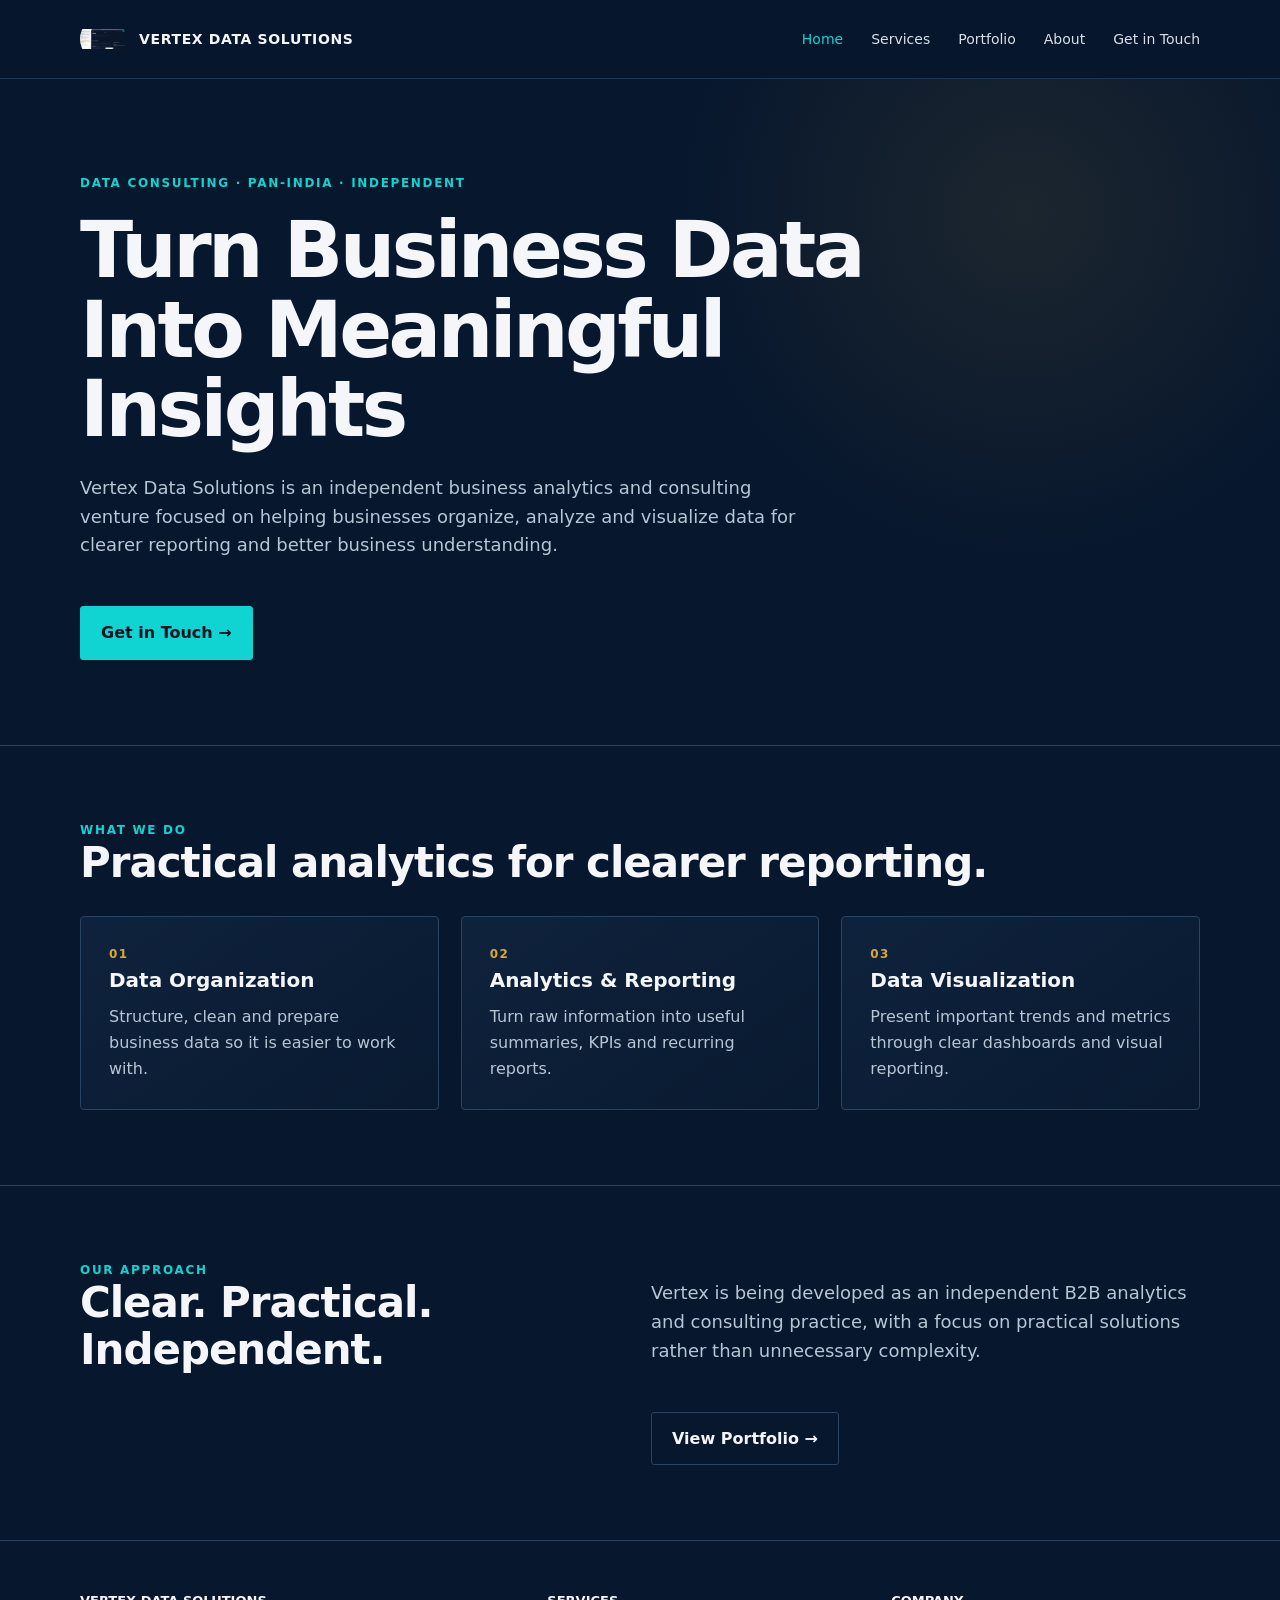
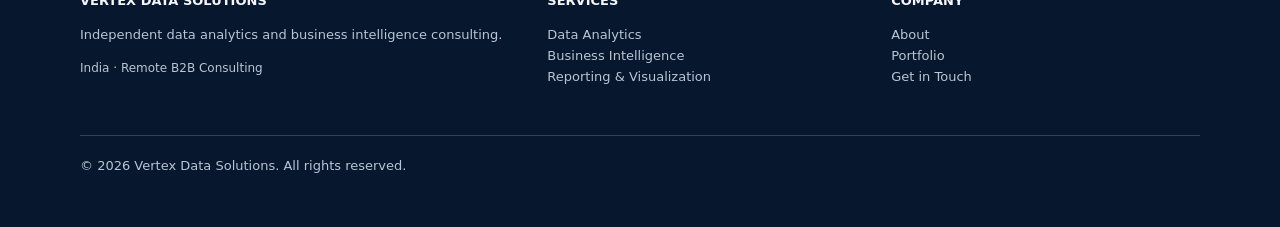
==== index.html @ b969aa34 "Add files via upload" ====
<!doctype html>
<html lang="en">
<head>
<meta charset="utf-8">
<meta name="viewport" content="width=device-width, initial-scale=1">
<title>Home | Vertex Data Solutions</title>
<meta name="description" content="Vertex Data Solutions — independent data analytics and business intelligence consulting in India.">
<link rel="icon" href="vertex-logo.png">
<link rel="stylesheet" href="style.css">
</head>
<body>
<header><div class="container nav">
<a class="brand" href="index.html"><img src="vertex-logo.png" alt="Vertex Data Solutions logo"><span>VERTEX DATA SOLUTIONS</span></a>
<nav><a class="active" href="index.html">Home</a>
<a class="" href="services.html">Services</a>
<a class="" href="portfolio.html">Portfolio</a>
<a class="" href="about.html">About</a>
<a class="" href="contact.html">Get in Touch</a></nav>
</div></header>
<main>
<section class="hero"><div class="container">
<div class="kicker">DATA CONSULTING · PAN-INDIA · INDEPENDENT</div>
<h1>Turn Business Data Into Meaningful Insights</h1>
<p class="lead">Vertex Data Solutions is an independent business analytics and consulting venture focused on helping businesses organize, analyze and visualize data for clearer reporting and better business understanding.</p>
<a class="btn" href="contact.html">Get in Touch →</a>
</div></section>
<section class="section"><div class="container">
<div class="kicker">WHAT WE DO</div><h2>Practical analytics for clearer reporting.</h2>
<div class="grid3" style="margin-top:30px">
<div class="card"><div class="num">01</div><h3>Data Organization</h3><p>Structure, clean and prepare business data so it is easier to work with.</p></div>
<div class="card"><div class="num">02</div><h3>Analytics & Reporting</h3><p>Turn raw information into useful summaries, KPIs and recurring reports.</p></div>
<div class="card"><div class="num">03</div><h3>Data Visualization</h3><p>Present important trends and metrics through clear dashboards and visual reporting.</p></div>
</div></div></section>
<section class="section"><div class="container grid">
<div><div class="kicker">OUR APPROACH</div><h2>Clear. Practical. Independent.</h2></div>
<div><p class="lead">Vertex is being developed as an independent B2B analytics and consulting practice, with a focus on practical solutions rather than unnecessary complexity.</p><a class="btn secondary" href="portfolio.html">View Portfolio →</a></div>
</div></section>
</main>
<footer><div class="container footer-grid">
<div><div class="footer-brand">VERTEX DATA SOLUTIONS</div><p>Independent data analytics and business intelligence consulting.</p><p class="small">India · Remote B2B Consulting</p></div>
<div><div class="footer-brand">SERVICES</div><p><a href="services.html">Data Analytics</a><br><a href="services.html">Business Intelligence</a><br><a href="services.html">Reporting & Visualization</a></p></div>
<div><div class="footer-brand">COMPANY</div><p><a href="about.html">About</a><br><a href="portfolio.html">Portfolio</a><br><a href="contact.html">Get in Touch</a></p></div>
</div><div class="container" style="margin-top:35px;border-top:1px solid var(--line);padding-top:20px">© 2026 Vertex Data Solutions. All rights reserved.</div></footer>
</body></html>
---- style.css ----
:root{
  --navy:#07172d;
  --navy2:#0b203b;
  --panel:#122642;
  --line:#294463;
  --gold:#d4a93a;
  --gold2:#f0d27a;
  --text:#f4f6fa;
  --muted:#b8c5d5;
  --cyan:#10d4d1;
  --max:1120px;
}
*{box-sizing:border-box}
html{scroll-behavior:smooth}
body{margin:0;background:var(--navy);color:var(--text);font-family:Inter,ui-sans-serif,system-ui,-apple-system,BlinkMacSystemFont,"Segoe UI",sans-serif;line-height:1.6}
a{color:inherit;text-decoration:none}
.container{width:min(var(--max),calc(100% - 40px));margin:auto}
header{position:sticky;top:0;z-index:20;background:rgba(7,23,45,.96);backdrop-filter:blur(10px);border-bottom:1px solid rgba(41,68,99,.7)}
.nav{min-height:78px;display:flex;align-items:center;justify-content:space-between;gap:25px}
.brand{display:flex;align-items:center;gap:13px;font-weight:800;letter-spacing:.04em}
.brand img{width:46px;height:46px;object-fit:contain;border-radius:50%}
.brand span{font-size:14px}
nav{display:flex;gap:28px;align-items:center}
nav a{font-size:14px;color:#d6dfeb}
nav a:hover,nav a.active{color:var(--cyan)}
.hero{padding:95px 0 85px;border-bottom:1px solid var(--line);background:radial-gradient(circle at 80% 20%,rgba(212,169,58,.10),transparent 30%)}
.kicker{color:var(--cyan);font-size:12px;font-weight:800;letter-spacing:.14em;text-transform:uppercase}
h1{font-size:clamp(44px,7vw,78px);line-height:1.02;letter-spacing:-.045em;margin:18px 0 24px;max-width:820px}
h2{font-size:clamp(28px,4vw,42px);line-height:1.1;margin:0 0 18px;letter-spacing:-.025em}
h3{font-size:20px;margin:0 0 8px}
.lead{font-size:18px;color:var(--muted);max-width:720px}
.btn{display:inline-flex;align-items:center;gap:10px;padding:13px 20px;border:1px solid var(--cyan);background:var(--cyan);color:#03131f;font-weight:800;border-radius:3px;margin-top:28px}
.btn.secondary{background:transparent;color:var(--text);border-color:var(--line)}
.grid{display:grid;grid-template-columns:repeat(2,minmax(0,1fr));gap:22px}
.grid3{display:grid;grid-template-columns:repeat(3,minmax(0,1fr));gap:22px}
.section{padding:75px 0;border-bottom:1px solid var(--line)}
.card{border:1px solid var(--line);background:linear-gradient(145deg,rgba(18,38,66,.75),rgba(9,27,49,.75));padding:28px;border-radius:4px}
.card p{color:var(--muted);margin:8px 0 0}
.num{color:var(--gold);font-size:12px;font-weight:800;letter-spacing:.12em}
.service-list{display:grid;gap:0;border-top:1px solid var(--line)}
.service{display:grid;grid-template-columns:70px 1fr;gap:20px;padding:25px 0;border-bottom:1px solid var(--line)}
.service p{color:var(--muted);margin:5px 0 0}
.notice{border:1px solid rgba(212,169,58,.55);background:rgba(212,169,58,.08);padding:18px 20px;color:#e9dba9;margin-bottom:28px}
.badge{display:inline-block;border:1px solid var(--gold);color:var(--gold2);font-size:11px;font-weight:800;letter-spacing:.08em;text-transform:uppercase;padding:4px 8px;margin-bottom:16px}
.meta{color:var(--muted);font-size:14px}
.checks{display:grid;gap:10px;margin-top:20px}
.checks div::before{content:"✓";color:var(--cyan);font-weight:800;margin-right:10px}
.contact-grid{display:grid;grid-template-columns:1.1fr .9fr;gap:55px}
form{display:grid;gap:15px}
label{font-size:11px;font-weight:800;letter-spacing:.08em;text-transform:uppercase;color:#cbd6e4}
input,select,textarea{width:100%;background:#122642;border:1px solid #36506e;color:var(--text);padding:13px 14px;border-radius:2px;font:inherit}
textarea{min-height:150px;resize:vertical}
button{cursor:pointer;border:0}
.info-item{padding:20px 0;border-top:1px solid var(--line)}
.info-item:first-child{border-top:0}
.info-item strong{display:block;font-size:13px;margin-bottom:6px}
.info-item p{margin:0;color:var(--muted);font-size:14px}
.email{color:var(--cyan);font-weight:700}
footer{padding:50px 0;color:var(--muted);font-size:13px}
.footer-grid{display:grid;grid-template-columns:1.4fr 1fr 1fr;gap:35px}
.footer-brand{color:var(--text);font-weight:800}
.small{font-size:12px;color:var(--muted)}
@media(max-width:800px){
  .container{width:min(var(--max),calc(100% - 28px))}
  .nav{min-height:70px}
  nav{gap:14px;overflow:auto}
  nav a{font-size:12px;white-space:nowrap}
  .brand span{display:none}
  .hero{padding:70px 0}
  .grid,.grid3,.contact-grid,.footer-grid{grid-template-columns:1fr}
  h1{font-size:48px}
  .service{grid-template-columns:50px 1fr}
}
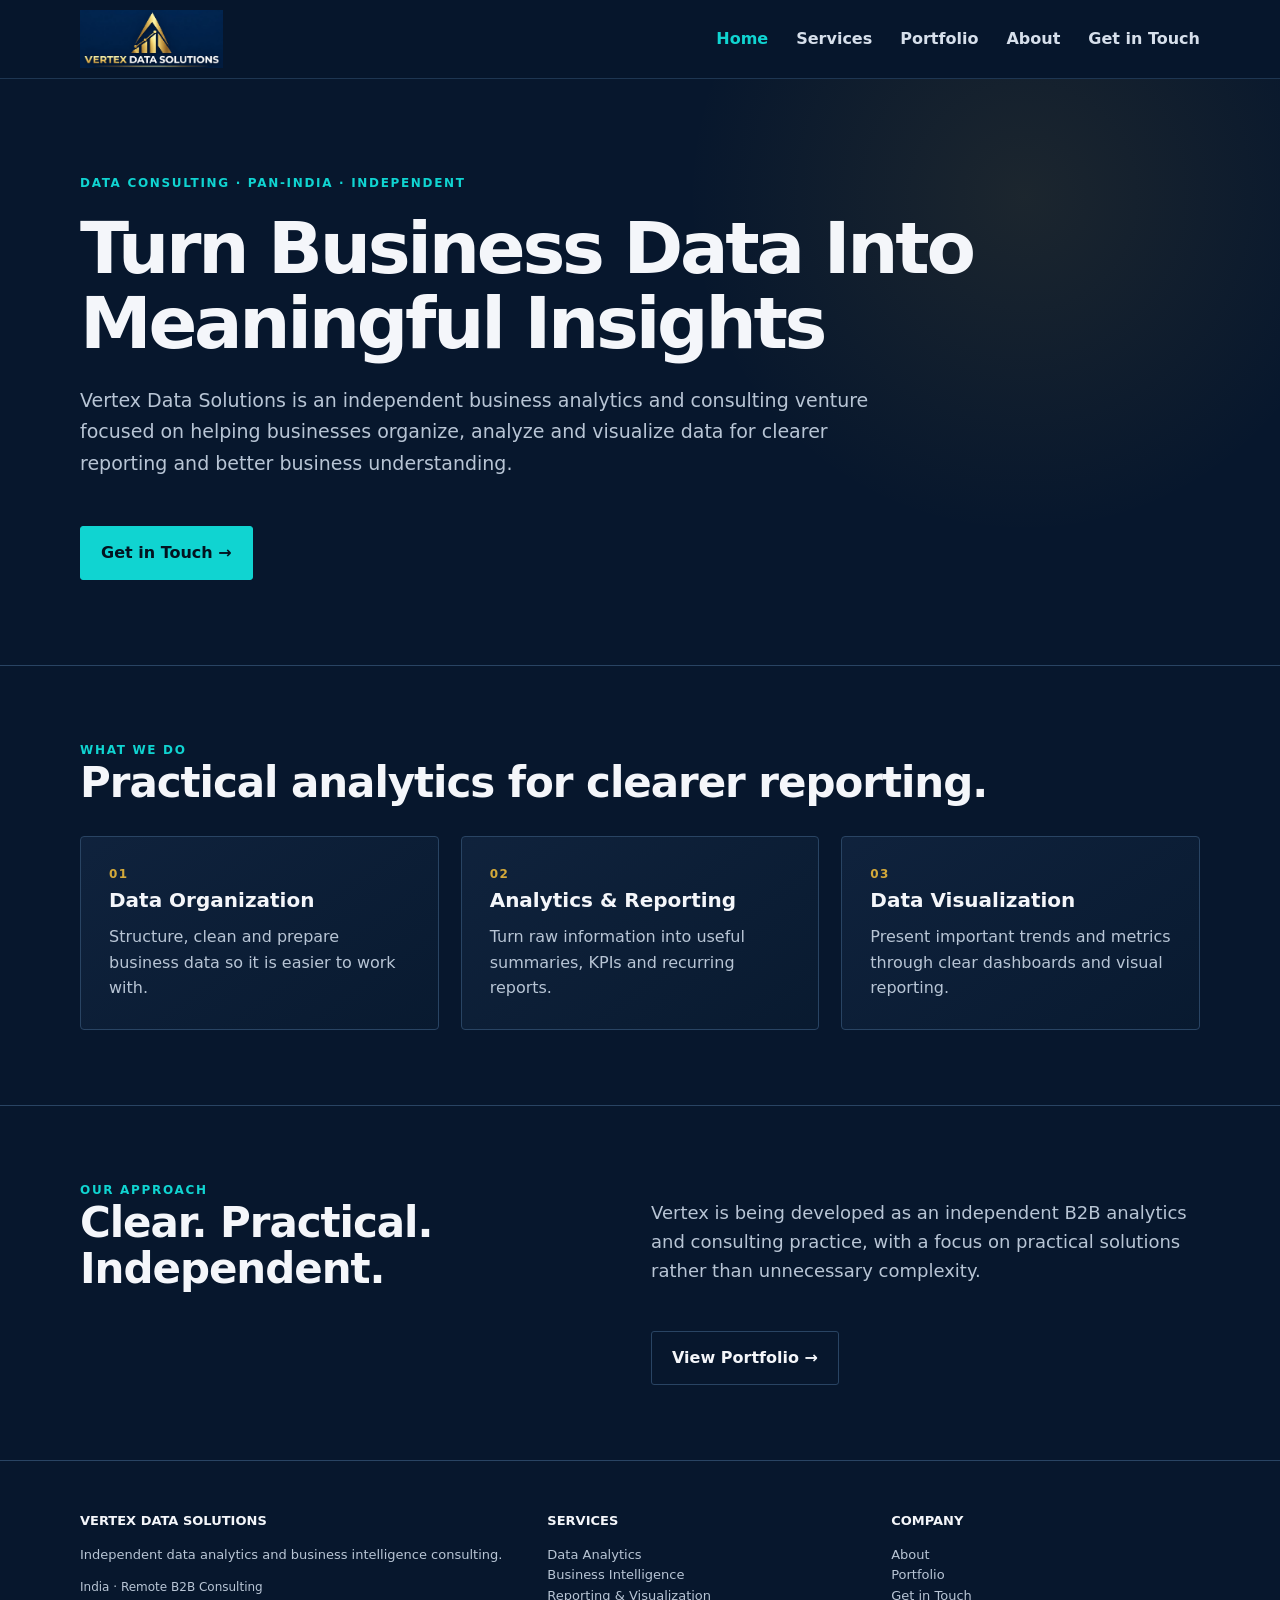
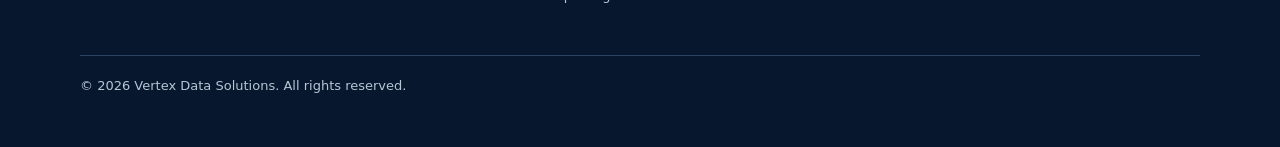
==== commit 57f2590d: "Add files via upload Update Vertex branding and header" ====
--- a/index.html
+++ b/index.html
@@ -10,7 +10,7 @@
 </head>
 <body>
 <header><div class="container nav">
-<a class="brand" href="index.html"><img src="vertex-logo.png" alt="Vertex Data Solutions logo"><span>VERTEX DATA SOLUTIONS</span></a>
+<a class="brand" href="index.html"><img class="brand-logo" src="vertex-logo-header.jpg" alt="VERTEX DATA SOLUTIONS — Data Analytics & Business Intelligence"></a>
 <nav><a class="active" href="index.html">Home</a>
 <a class="" href="services.html">Services</a>
 <a class="" href="portfolio.html">Portfolio</a>
--- a/style.css
+++ b/style.css
@@ -18,9 +18,9 @@
 .container{width:min(var(--max),calc(100% - 40px));margin:auto}
 header{position:sticky;top:0;z-index:20;background:rgba(7,23,45,.96);backdrop-filter:blur(10px);border-bottom:1px solid rgba(41,68,99,.7)}
 .nav{min-height:78px;display:flex;align-items:center;justify-content:space-between;gap:25px}
-.brand{display:flex;align-items:center;gap:13px;font-weight:800;letter-spacing:.04em}
-.brand img{width:46px;height:46px;object-fit:contain;border-radius:50%}
-.brand span{font-size:14px}
+.brand{display:flex;align-items:center;gap:12px;font-weight:800;letter-spacing:.045em;white-space:nowrap}
+
+
 nav{display:flex;gap:28px;align-items:center}
 nav a{font-size:14px;color:#d6dfeb}
 nav a:hover,nav a.active{color:var(--cyan)}
@@ -72,3 +72,35 @@
   h1{font-size:48px}
   .service{grid-template-columns:50px 1fr}
 }
+
+/* V3 clean wordmark/header */
+.brand-mark{
+  width:38px;height:38px;display:grid;place-items:center;
+  border:2px solid var(--gold);color:var(--gold2);
+  font-size:22px;font-weight:900;line-height:1;
+  border-radius:3px;letter-spacing:0;
+}
+.brand-name{font-size:17px;color:var(--text);font-weight:850}
+nav a{font-size:16px;font-weight:600}
+.hero h1{max-width:900px;font-size:clamp(48px,5.7vw,72px);line-height:1.04}
+.hero .lead{max-width:820px;font-size:19px;line-height:1.65}
+@media(max-width:800px){
+  .brand-name{font-size:13px}
+  .brand-mark{width:32px;height:32px;font-size:18px}
+  nav a{font-size:13px}
+  .hero h1{font-size:48px}
+  .hero .lead{font-size:17px}
+}
+
+/* V4 — exact supplied Vertex master logo */
+.brand-logo{
+  display:block;
+  width:245px;
+  height:58px;
+  object-fit:contain;
+  object-position:left center;
+  border-radius:0;
+}
+@media(max-width:800px){
+  .brand-logo{width:190px;height:50px}
+}
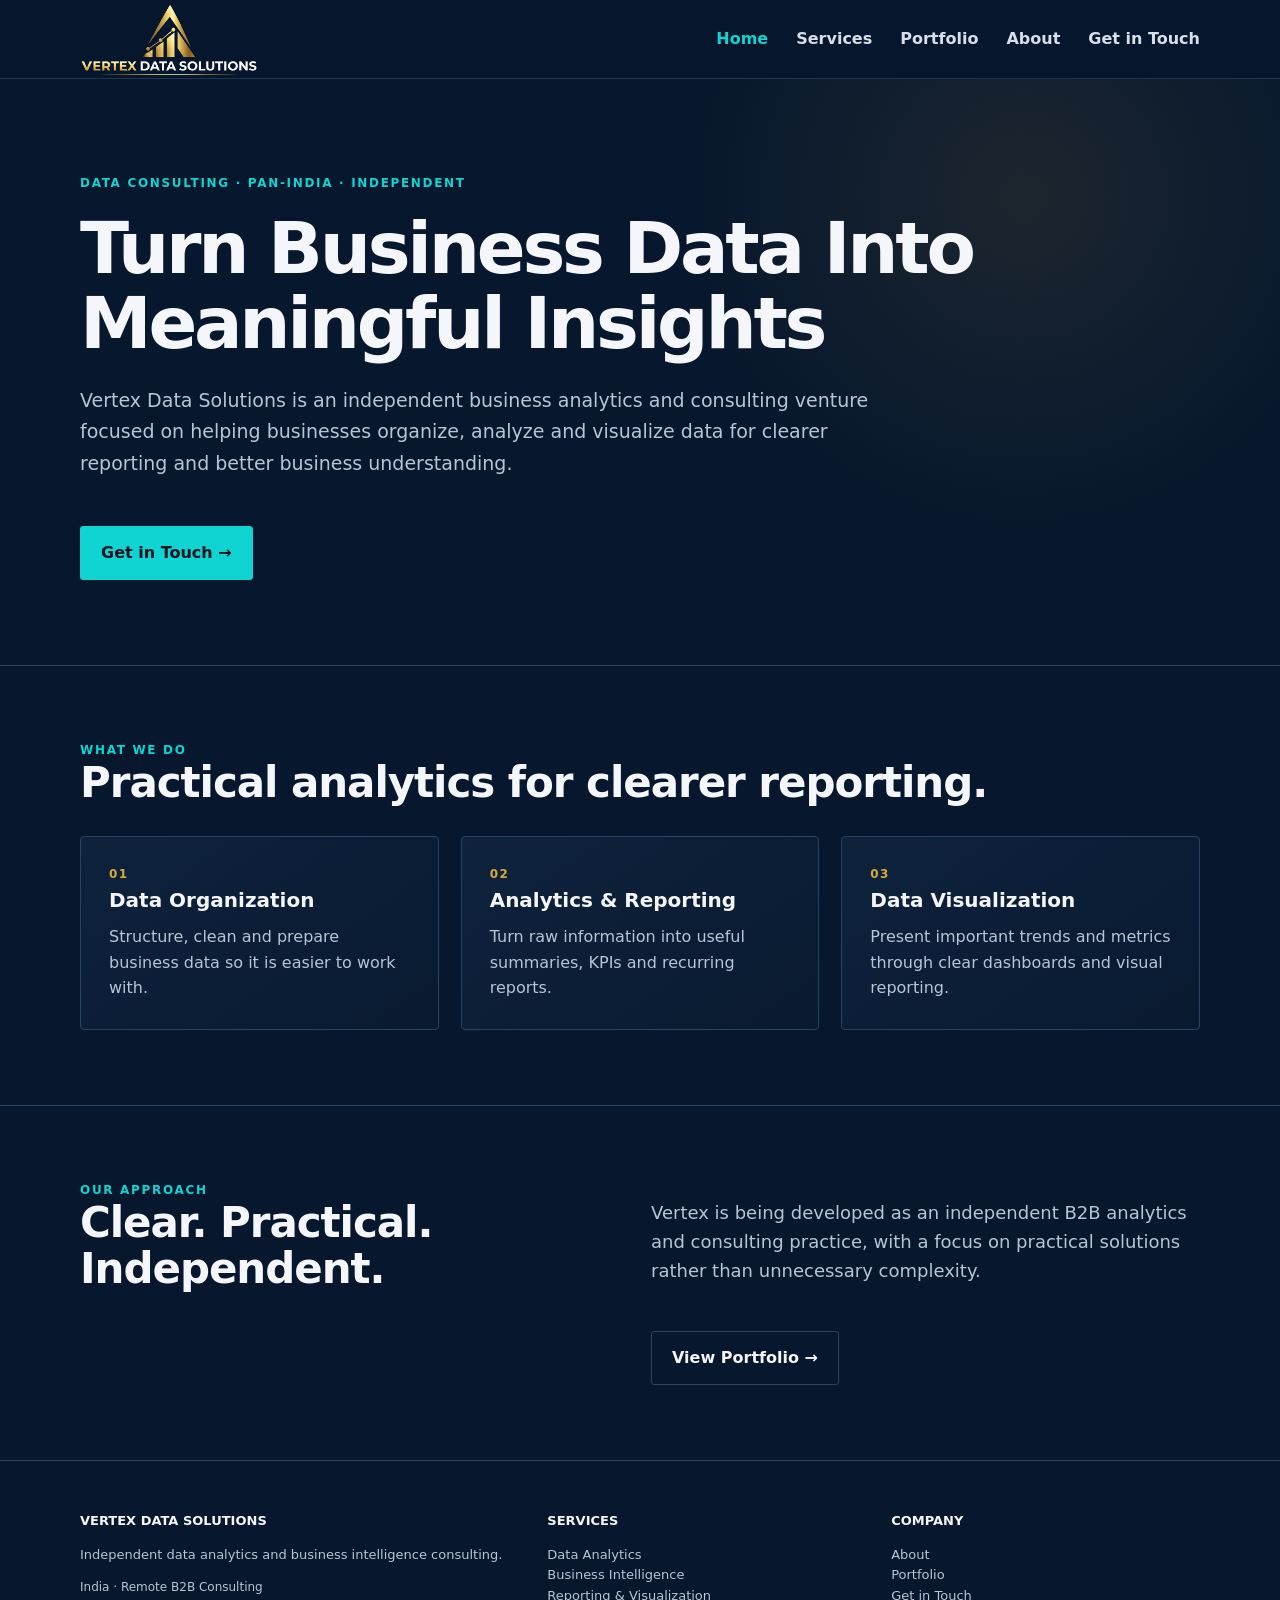
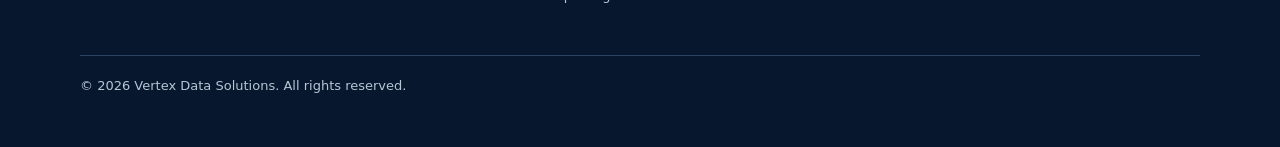
==== commit 47523349: "increase logo header size" ====
--- a/index.html
+++ b/index.html
@@ -10,7 +10,7 @@
 </head>
 <body>
 <header><div class="container nav">
-<a class="brand" href="index.html"><img class="brand-logo" src="vertex-logo-header.jpg" alt="VERTEX DATA SOLUTIONS — Data Analytics & Business Intelligence"></a>
+<a class="brand" href="index.html"><img class="brand-logo" src="vertex-logo-header.png" alt="VERTEX DATA SOLUTIONS — Data Analytics & Business Intelligence"></a>
 <nav><a class="active" href="index.html">Home</a>
 <a class="" href="services.html">Services</a>
 <a class="" href="portfolio.html">Portfolio</a>
--- a/style.css
+++ b/style.css
@@ -104,3 +104,20 @@
 @media(max-width:800px){
   .brand-logo{width:190px;height:50px}
 }
+
+/* V5 — large transparent exact Vertex wordmark */
+.brand-logo{
+  display:block !important;
+  width:360px !important;
+  height:72px !important;
+  max-width:none !important;
+  object-fit:contain !important;
+  object-position:left center !important;
+  border-radius:0 !important;
+}
+@media(max-width:800px){
+  .brand-logo{
+    width:250px !important;
+    height:58px !important;
+  }
+}
